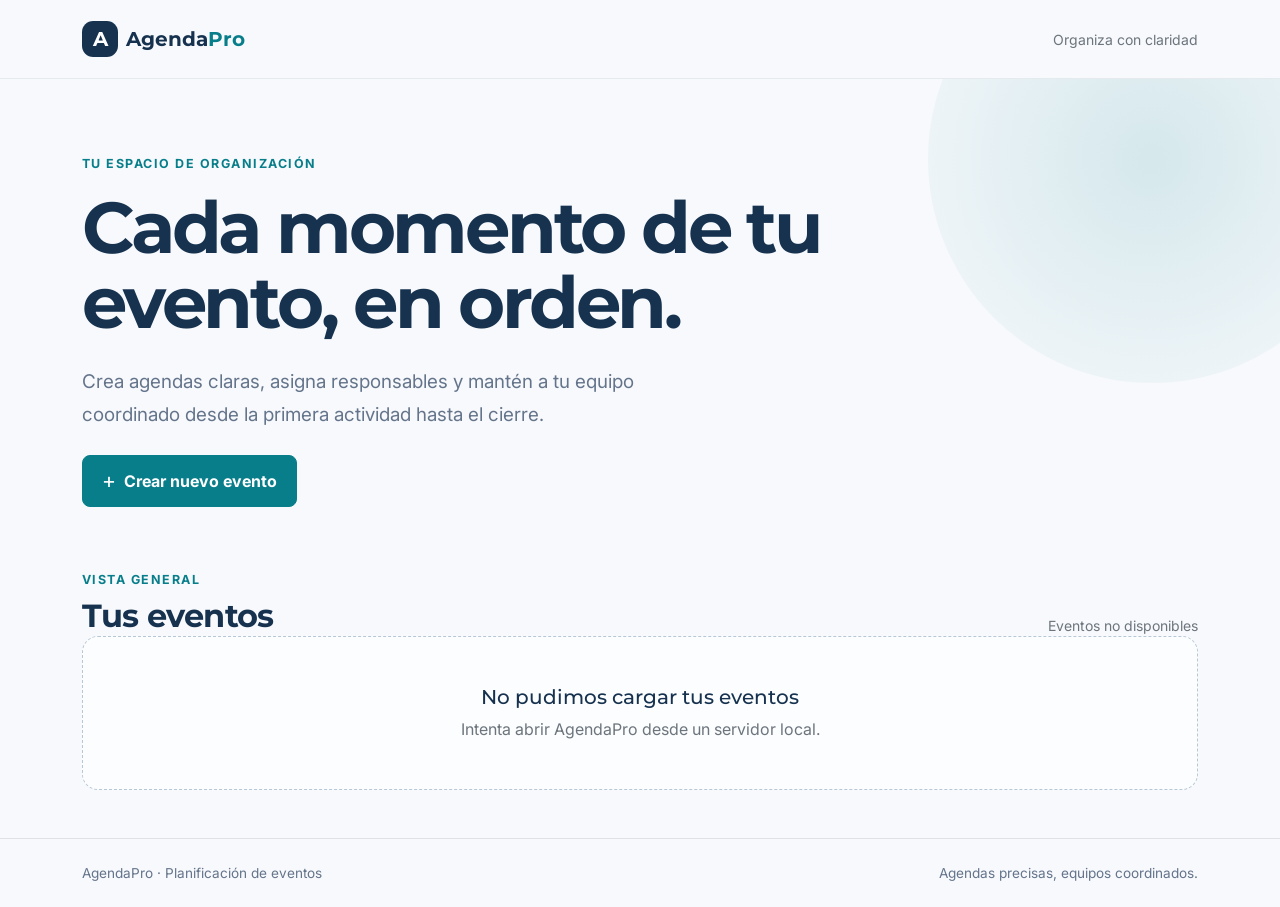
==== index.html @ 37fc3718 "Build home screen from PRD and FRD per AGENTS brand brief" ====
<!doctype html>
<html lang="es">
<head>
  <meta charset="utf-8">
  <meta name="viewport" content="width=device-width, initial-scale=1">
  <meta name="description" content="AgendaPro ayuda a organizadores y equipos de protocolo a crear y coordinar agendas de eventos.">
  <title>Inicio | AgendaPro</title>

  <link rel="preconnect" href="https://fonts.googleapis.com">
  <link rel="preconnect" href="https://fonts.gstatic.com" crossorigin>
  <link href="https://fonts.googleapis.com/css2?family=Inter:wght@400;500;600;700&amp;family=Montserrat:wght@600;700&amp;display=swap" rel="stylesheet">
  <link href="https://cdn.jsdelivr.net/npm/bootstrap@5.3.8/dist/css/bootstrap.min.css" rel="stylesheet">

  <style>
    :root {
      --ap-primary: #16324f;
      --ap-accent: #087e8b;
      --ap-background: #f7f9fc;
      --ap-surface: #ffffff;
      --ap-muted: #64748b;
      --ap-border: #dce5ee;
    }

    body {
      min-height: 100vh;
      background: var(--ap-background);
      color: var(--ap-primary);
      font-family: "Inter", sans-serif;
    }

    h1, h2, h3, .navbar-brand {
      font-family: "Montserrat", sans-serif;
    }

    .navbar {
      background: rgba(247, 249, 252, 0.94);
      border-bottom: 1px solid rgba(22, 50, 79, 0.08);
      backdrop-filter: blur(12px);
    }

    .brand-mark {
      display: grid;
      width: 2.25rem;
      height: 2.25rem;
      place-items: center;
      border-radius: 0.7rem;
      background: var(--ap-primary);
      color: white;
      font-weight: 700;
    }

    .hero {
      position: relative;
      overflow: hidden;
      padding: 4.75rem 0 4rem;
    }

    .hero::after {
      position: absolute;
      z-index: -1;
      top: -9rem;
      right: -6rem;
      width: 28rem;
      height: 28rem;
      border-radius: 50%;
      background: radial-gradient(circle, rgba(8, 126, 139, 0.14), rgba(8, 126, 139, 0));
      content: "";
    }

    .eyebrow {
      color: var(--ap-accent);
      font-size: 0.78rem;
      font-weight: 700;
      letter-spacing: 0.12em;
      text-transform: uppercase;
    }

    .hero h1 {
      max-width: 760px;
      font-size: clamp(2.35rem, 6vw, 4.5rem);
      font-weight: 700;
      letter-spacing: -0.045em;
      line-height: 1.05;
    }

    .hero-copy {
      max-width: 650px;
      color: var(--ap-muted);
      font-size: clamp(1rem, 2vw, 1.18rem);
      line-height: 1.75;
    }

    .btn-accent {
      --bs-btn-color: #fff;
      --bs-btn-bg: var(--ap-accent);
      --bs-btn-border-color: var(--ap-accent);
      --bs-btn-hover-color: #fff;
      --bs-btn-hover-bg: #066d78;
      --bs-btn-hover-border-color: #066d78;
      --bs-btn-focus-shadow-rgb: 8, 126, 139;
      padding: 0.8rem 1.2rem;
      font-weight: 700;
    }

    .plus-icon {
      font-size: 1.35rem;
      font-weight: 400;
      line-height: 1;
    }

    .section-title {
      font-size: clamp(1.55rem, 3vw, 2rem);
      font-weight: 700;
      letter-spacing: -0.025em;
    }

    .event-card {
      height: 100%;
      border: 1px solid var(--ap-border);
      border-radius: 1rem;
      background: var(--ap-surface);
      box-shadow: 0 0.3rem 1.25rem rgba(22, 50, 79, 0.045);
      transition: transform 180ms ease, box-shadow 180ms ease, border-color 180ms ease;
    }

    .event-card:hover {
      transform: translateY(-4px);
      border-color: rgba(8, 126, 139, 0.45);
      box-shadow: 0 0.9rem 2rem rgba(22, 50, 79, 0.09);
    }

    .event-date {
      min-width: 3.7rem;
      border-radius: 0.8rem;
      background: rgba(8, 126, 139, 0.1);
      color: var(--ap-accent);
      text-align: center;
    }

    .event-date strong {
      display: block;
      font-family: "Montserrat", sans-serif;
      font-size: 1.4rem;
      line-height: 1;
    }

    .event-date span {
      font-size: 0.7rem;
      font-weight: 700;
      letter-spacing: 0.08em;
      text-transform: uppercase;
    }

    .event-title {
      color: var(--ap-primary);
      font-size: 1.05rem;
      font-weight: 700;
      line-height: 1.4;
    }

    .event-meta {
      color: var(--ap-muted);
      font-size: 0.875rem;
    }

    .status-badge {
      border-radius: 999px;
      background: #eef2f6;
      color: #526478;
      font-size: 0.72rem;
      font-weight: 700;
    }

    .status-badge.active {
      background: rgba(8, 126, 139, 0.11);
      color: var(--ap-accent);
    }

    .event-link {
      color: var(--ap-accent);
      font-size: 0.86rem;
      font-weight: 700;
      text-decoration: none;
    }

    .event-link:hover { color: #055d66; }

    .empty-state {
      border: 1px dashed #b8c7d6;
      border-radius: 1rem;
      background: rgba(255, 255, 255, 0.65);
    }

    footer {
      color: var(--ap-muted);
      font-size: 0.85rem;
    }

    @media (max-width: 575.98px) {
      .hero { padding: 3.5rem 0 3rem; }
      .hero h1 { font-size: 2.55rem; }
    }
  </style>
</head>
<body>
  <nav class="navbar navbar-expand py-3" aria-label="Navegación principal">
    <div class="container">
      <a class="navbar-brand d-flex align-items-center gap-2 m-0 text-decoration-none" href="#inicio" aria-label="AgendaPro, inicio">
        <span class="brand-mark" aria-hidden="true">A</span>
        <span class="fw-bold" style="color: var(--ap-primary);">Agenda<span style="color: var(--ap-accent);">Pro</span></span>
      </a>
      <span class="d-none d-sm-inline text-secondary small">Organiza con claridad</span>
    </div>
  </nav>

  <main id="inicio">
    <section class="hero">
      <div class="container">
        <p class="eyebrow mb-3">Tu espacio de organización</p>
        <h1 class="mb-4">Cada momento de tu evento, en orden.</h1>
        <p class="hero-copy mb-4">
          Crea agendas claras, asigna responsables y mantén a tu equipo coordinado desde la primera actividad hasta el cierre.
        </p>
        <button class="btn btn-accent d-inline-flex align-items-center gap-2 rounded-3" type="button" id="createEventButton">
          <span class="plus-icon" aria-hidden="true">+</span>
          Crear nuevo evento
        </button>
      </div>
    </section>

    <section class="pb-5" aria-labelledby="eventsTitle">
      <div class="container">
        <div class="d-flex flex-column flex-sm-row justify-content-between align-items-sm-end gap-2 mb-4">
          <div>
            <p class="eyebrow mb-2">Vista general</p>
            <h2 class="section-title mb-0" id="eventsTitle">Tus eventos</h2>
          </div>
          <p class="text-secondary small mb-0" id="eventCount" aria-live="polite">Cargando eventos…</p>
        </div>

        <div class="row g-4" id="eventsList" aria-live="polite" aria-busy="true"></div>

        <div class="empty-state p-4 p-md-5 text-center d-none" id="emptyState">
          <h3 class="h5 mb-2">Aún no tienes eventos</h3>
          <p class="text-secondary mb-0">Crea tu primer evento para comenzar a construir su agenda.</p>
        </div>
      </div>
    </section>
  </main>

  <footer class="py-4 border-top">
    <div class="container d-flex flex-column flex-sm-row justify-content-between gap-2">
      <span>AgendaPro · Planificación de eventos</span>
      <span>Agendas precisas, equipos coordinados.</span>
    </div>
  </footer>

  <div class="toast-container position-fixed bottom-0 end-0 p-3">
    <div class="toast border-0 shadow" id="actionToast" role="status" aria-live="polite" aria-atomic="true">
      <div class="toast-body d-flex align-items-center justify-content-between gap-3">
        <span id="toastMessage"></span>
        <button type="button" class="btn-close" data-bs-dismiss="toast" aria-label="Cerrar"></button>
      </div>
    </div>
  </div>

  <script src="https://cdn.jsdelivr.net/npm/bootstrap@5.3.8/dist/js/bootstrap.bundle.min.js"></script>
  <script>
    const eventsList = document.querySelector('#eventsList');
    const emptyState = document.querySelector('#emptyState');
    const eventCount = document.querySelector('#eventCount');
    const toastElement = document.querySelector('#actionToast');
    const toastMessage = document.querySelector('#toastMessage');
    const actionToast = new bootstrap.Toast(toastElement, { delay: 3200 });

    const monthFormatter = new Intl.DateTimeFormat('es-GT', { month: 'short', timeZone: 'UTC' });
    const longDateFormatter = new Intl.DateTimeFormat('es-GT', {
      day: 'numeric', month: 'long', year: 'numeric', timeZone: 'UTC'
    });

    function showMessage(message) {
      toastMessage.textContent = message;
      actionToast.show();
    }

    function createEventCard(event) {
      const date = new Date(`${event.fecha}T00:00:00Z`);
      const column = document.createElement('div');
      column.className = 'col-12 col-md-6 col-xl-4';

      const card = document.createElement('article');
      card.className = 'event-card p-4 d-flex flex-column';

      const top = document.createElement('div');
      top.className = 'd-flex align-items-start gap-3 mb-4';

      const dateBlock = document.createElement('div');
      dateBlock.className = 'event-date p-2';
      const day = document.createElement('strong');
      day.textContent = String(date.getUTCDate()).padStart(2, '0');
      const month = document.createElement('span');
      month.textContent = monthFormatter.format(date).replace('.', '');
      dateBlock.append(day, month);

      const summary = document.createElement('div');
      summary.className = 'flex-grow-1';
      const status = document.createElement('span');
      status.className = `status-badge d-inline-block px-2 py-1 mb-2${event.estado === 'En curso' ? ' active' : ''}`;
      status.textContent = event.estado;
      const title = document.createElement('h3');
      title.className = 'event-title mb-0';
      title.textContent = event.nombreEvento;
      summary.append(status, title);
      top.append(dateBlock, summary);

      const details = document.createElement('div');
      details.className = 'event-meta mt-auto';
      const fullDate = document.createElement('p');
      fullDate.className = 'mb-2';
      fullDate.textContent = longDateFormatter.format(date);
      const location = document.createElement('p');
      location.className = 'mb-3';
      location.textContent = event.lugar;
      const link = document.createElement('button');
      link.className = 'event-link btn btn-link p-0 border-0';
      link.type = 'button';
      link.textContent = 'Ver evento →';
      link.setAttribute('aria-label', `Ver evento: ${event.nombreEvento}`);
      link.addEventListener('click', () => showMessage(`Seleccionaste “${event.nombreEvento}”.`));
      details.append(fullDate, location, link);

      card.append(top, details);
      column.append(card);
      return column;
    }

    async function loadEvents() {
      try {
        const response = await fetch('data/events.json');
        if (!response.ok) throw new Error('No se pudieron cargar los eventos.');
        const events = await response.json();

        if (!Array.isArray(events) || events.length === 0) {
          emptyState.classList.remove('d-none');
          eventCount.textContent = '0 eventos';
          return;
        }

        events
          .slice()
          .sort((a, b) => a.fecha.localeCompare(b.fecha))
          .forEach(event => eventsList.append(createEventCard(event)));
        eventCount.textContent = `${events.length} ${events.length === 1 ? 'evento' : 'eventos'}`;
      } catch (error) {
        emptyState.classList.remove('d-none');
        emptyState.querySelector('h3').textContent = 'No pudimos cargar tus eventos';
        emptyState.querySelector('p').textContent = 'Intenta abrir AgendaPro desde un servidor local.';
        eventCount.textContent = 'Eventos no disponibles';
      } finally {
        eventsList.setAttribute('aria-busy', 'false');
      }
    }

    document.querySelector('#createEventButton').addEventListener('click', () => {
      showMessage('Listo para crear un nuevo evento.');
    });

    loadEvents();
  </script>
</body>
</html>
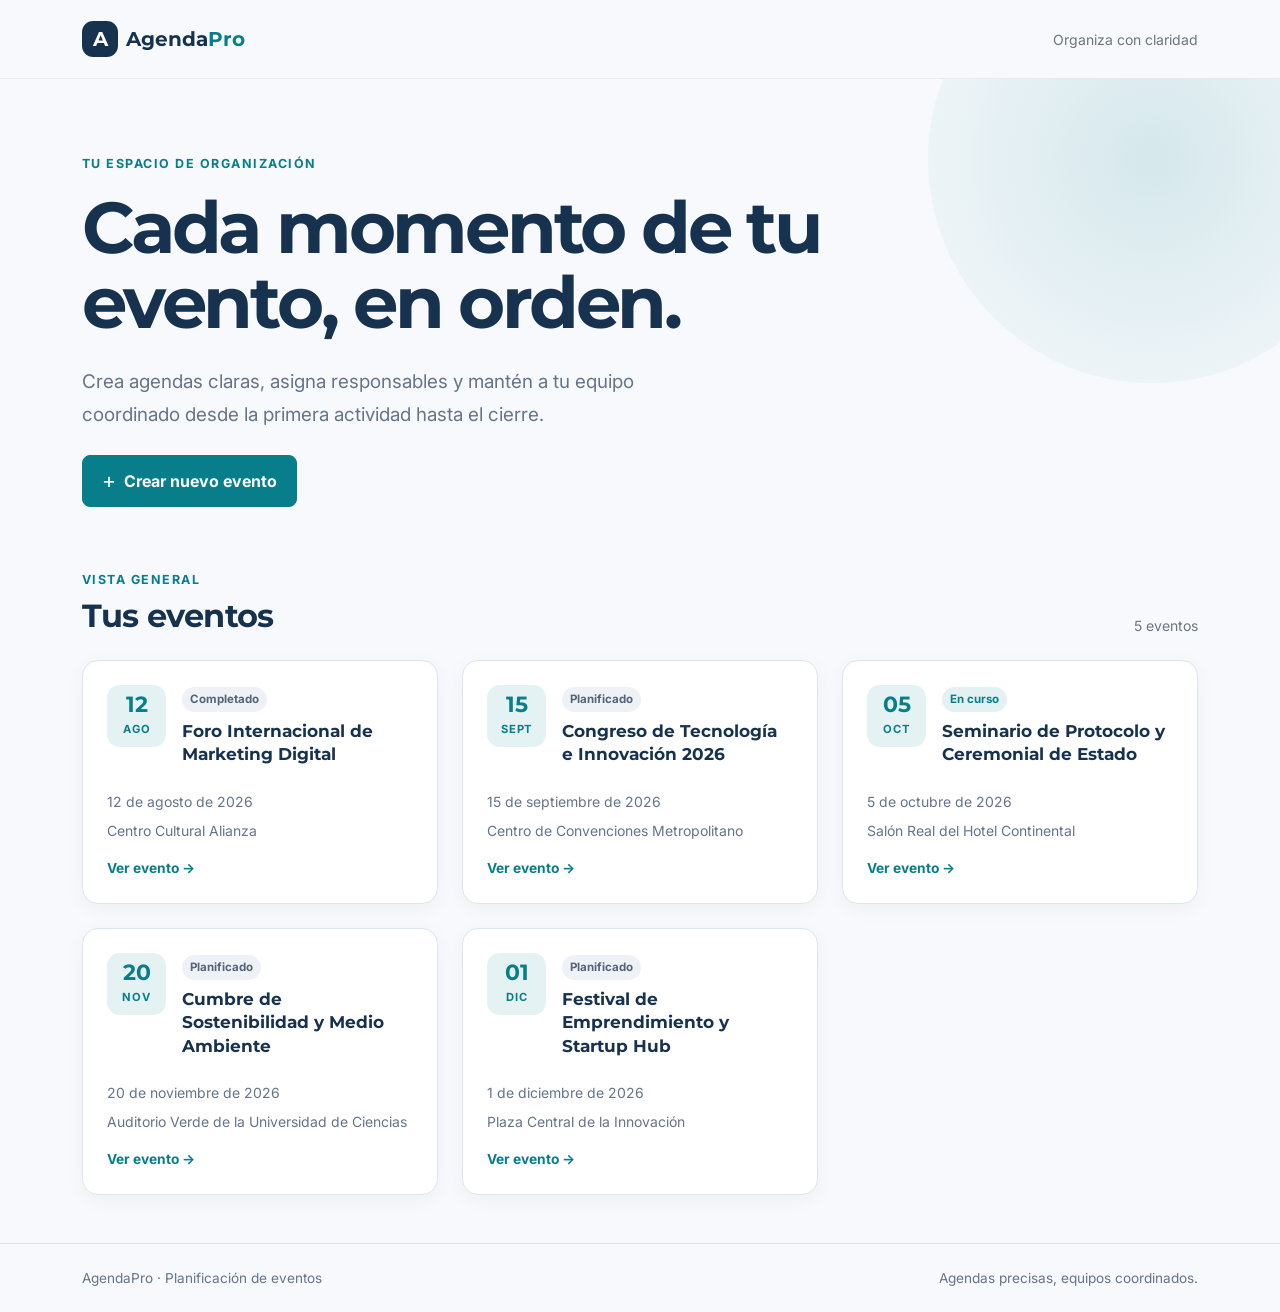
==== commit 7c91a504: "Fix GitHub Pages data paths" ====
--- a/index.html
+++ b/index.html
@@ -241,8 +241,8 @@
         <div class="row g-4" id="eventsList" aria-live="polite" aria-busy="true"></div>
 
         <div class="empty-state p-4 p-md-5 text-center d-none" id="emptyState">
-          <h3 class="h5 mb-2">Aún no tienes eventos</h3>
-          <p class="text-secondary mb-0">Crea tu primer evento para comenzar a construir su agenda.</p>
+          <h3 class="h5 mb-2">Todavía no tienes eventos</h3>
+          <p class="text-secondary mb-0">Crea tu primer evento para comenzar.</p>
         </div>
       </div>
     </section>
@@ -321,12 +321,11 @@
       const location = document.createElement('p');
       location.className = 'mb-3';
       location.textContent = event.lugar;
-      const link = document.createElement('button');
-      link.className = 'event-link btn btn-link p-0 border-0';
-      link.type = 'button';
+      const link = document.createElement('a');
+      link.className = 'event-link';
+      link.href = `./detalle-evento.html?id=${encodeURIComponent(event.id)}`;
       link.textContent = 'Ver evento →';
       link.setAttribute('aria-label', `Ver evento: ${event.nombreEvento}`);
-      link.addEventListener('click', () => showMessage(`Seleccionaste “${event.nombreEvento}”.`));
       details.append(fullDate, location, link);
 
       card.append(top, details);
@@ -336,7 +335,7 @@
 
     async function loadEvents() {
       try {
-        const response = await fetch('data/events.json');
+        const response = await fetch('./data/EVENTS.json');
         if (!response.ok) throw new Error('No se pudieron cargar los eventos.');
         const events = await response.json();
 
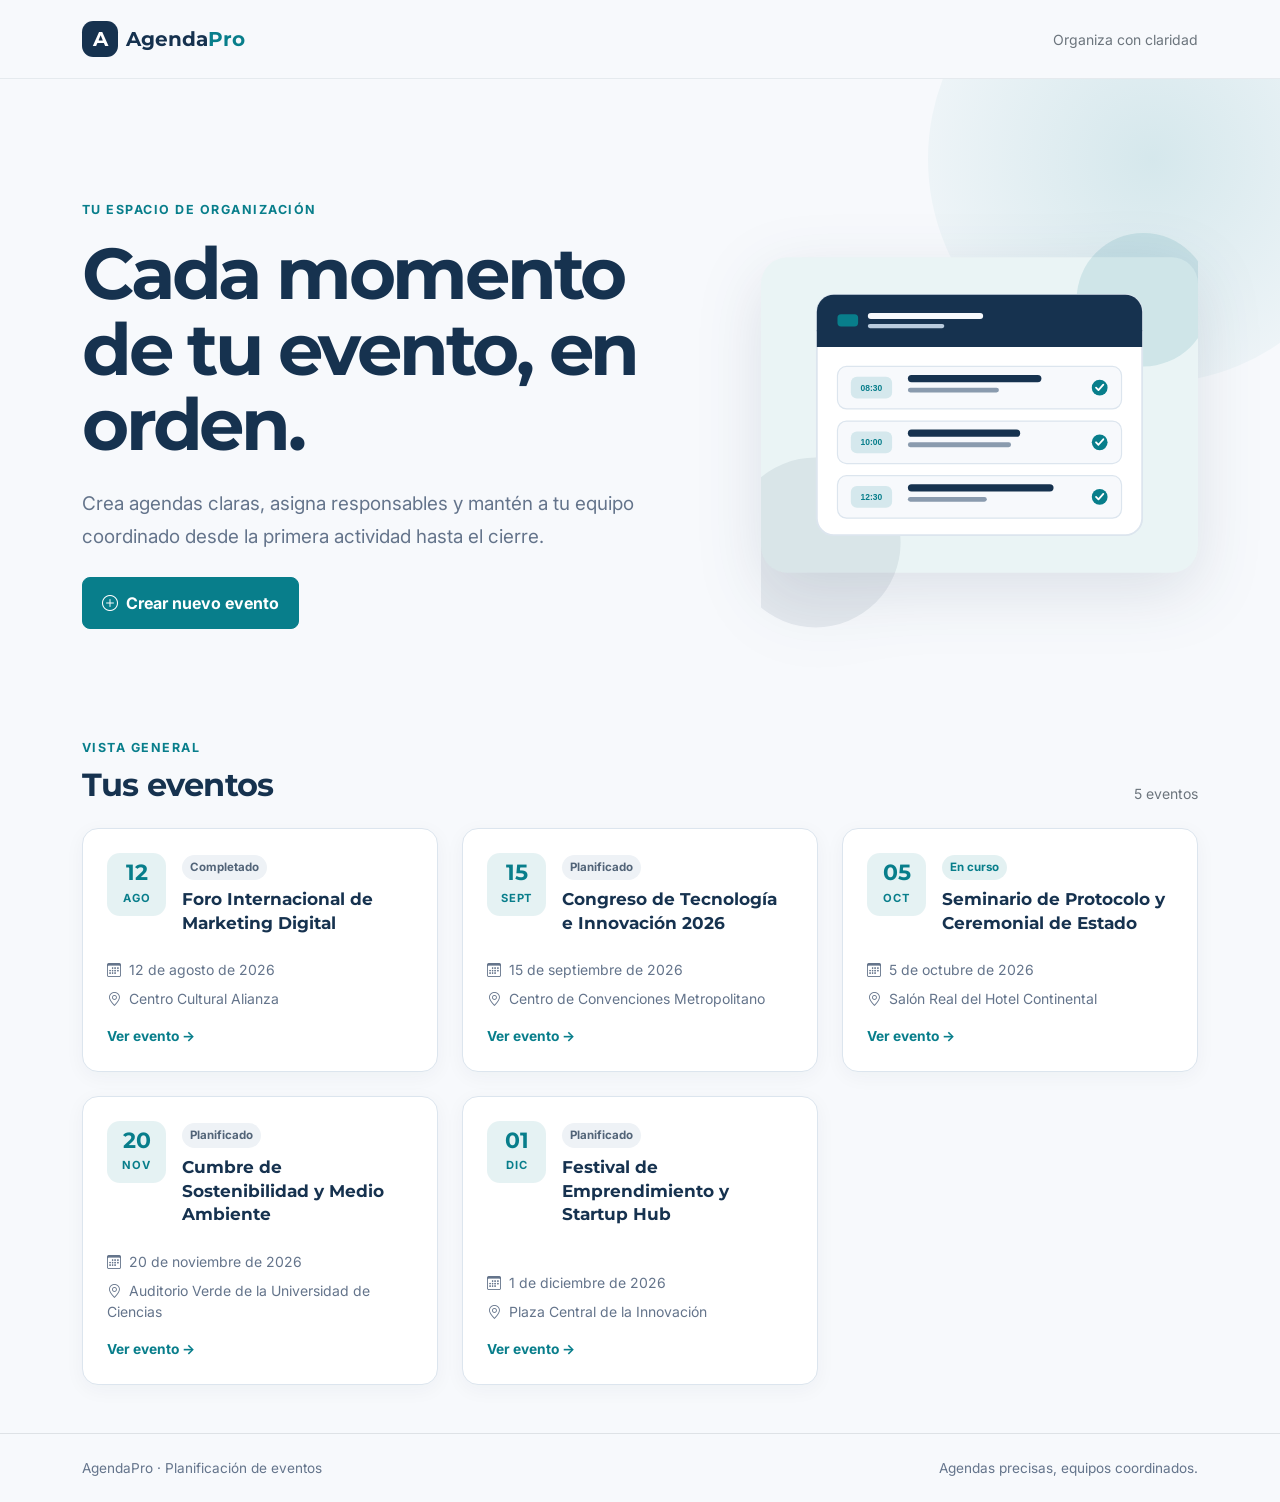
==== commit dbc9fdc5: "Complete Delivery 3 and persist event activities" ====
--- a/index.html
+++ b/index.html
@@ -5,11 +5,13 @@
   <meta name="viewport" content="width=device-width, initial-scale=1">
   <meta name="description" content="AgendaPro ayuda a organizadores y equipos de protocolo a crear y coordinar agendas de eventos.">
   <title>Inicio | AgendaPro</title>
+  <link rel="icon" href="./assets/favicon.svg" type="image/svg+xml">
 
   <link rel="preconnect" href="https://fonts.googleapis.com">
   <link rel="preconnect" href="https://fonts.gstatic.com" crossorigin>
   <link href="https://fonts.googleapis.com/css2?family=Inter:wght@400;500;600;700&amp;family=Montserrat:wght@600;700&amp;display=swap" rel="stylesheet">
   <link href="https://cdn.jsdelivr.net/npm/bootstrap@5.3.8/dist/css/bootstrap.min.css" rel="stylesheet">
+  <link href="https://cdn.jsdelivr.net/npm/bootstrap-icons@1.11.3/font/bootstrap-icons.min.css" rel="stylesheet">
 
   <style>
     :root {
@@ -88,6 +90,12 @@
       color: var(--ap-muted);
       font-size: clamp(1rem, 2vw, 1.18rem);
       line-height: 1.75;
+    }
+
+    .hero-visual {
+      width: 100%;
+      border-radius: 1.5rem;
+      filter: drop-shadow(0 1.2rem 2rem rgba(22, 50, 79, 0.12));
     }
 
     .btn-accent {
@@ -216,15 +224,22 @@
   <main id="inicio">
     <section class="hero">
       <div class="container">
-        <p class="eyebrow mb-3">Tu espacio de organización</p>
-        <h1 class="mb-4">Cada momento de tu evento, en orden.</h1>
-        <p class="hero-copy mb-4">
-          Crea agendas claras, asigna responsables y mantén a tu equipo coordinado desde la primera actividad hasta el cierre.
-        </p>
-        <button class="btn btn-accent d-inline-flex align-items-center gap-2 rounded-3" type="button" id="createEventButton">
-          <span class="plus-icon" aria-hidden="true">+</span>
-          Crear nuevo evento
-        </button>
+        <div class="row align-items-center g-5">
+          <div class="col-12 col-lg-7">
+            <p class="eyebrow mb-3">Tu espacio de organización</p>
+            <h1 class="mb-4">Cada momento de tu evento, en orden.</h1>
+            <p class="hero-copy mb-4">
+              Crea agendas claras, asigna responsables y mantén a tu equipo coordinado desde la primera actividad hasta el cierre.
+            </p>
+            <a class="btn btn-accent d-inline-flex align-items-center gap-2 rounded-3" href="./crear-evento.html" id="createEventButton">
+              <i class="bi bi-plus-circle" aria-hidden="true"></i>
+              Crear nuevo evento
+            </a>
+          </div>
+          <div class="col-12 col-lg-5">
+            <img class="hero-visual" src="./assets/agenda-dashboard.svg" alt="Agenda organizada por horarios, actividades y responsables" width="720" height="520">
+          </div>
+        </div>
       </div>
     </section>
 
@@ -317,10 +332,16 @@
       details.className = 'event-meta mt-auto';
       const fullDate = document.createElement('p');
       fullDate.className = 'mb-2';
-      fullDate.textContent = longDateFormatter.format(date);
+      const calendarIcon = document.createElement('i');
+      calendarIcon.className = 'bi bi-calendar3 me-2';
+      calendarIcon.setAttribute('aria-hidden', 'true');
+      fullDate.append(calendarIcon, longDateFormatter.format(date));
       const location = document.createElement('p');
       location.className = 'mb-3';
-      location.textContent = event.lugar;
+      const locationIcon = document.createElement('i');
+      locationIcon.className = 'bi bi-geo-alt me-2';
+      locationIcon.setAttribute('aria-hidden', 'true');
+      location.append(locationIcon, event.lugar);
       const link = document.createElement('a');
       link.className = 'event-link';
       link.href = `./detalle-evento.html?id=${encodeURIComponent(event.id)}`;
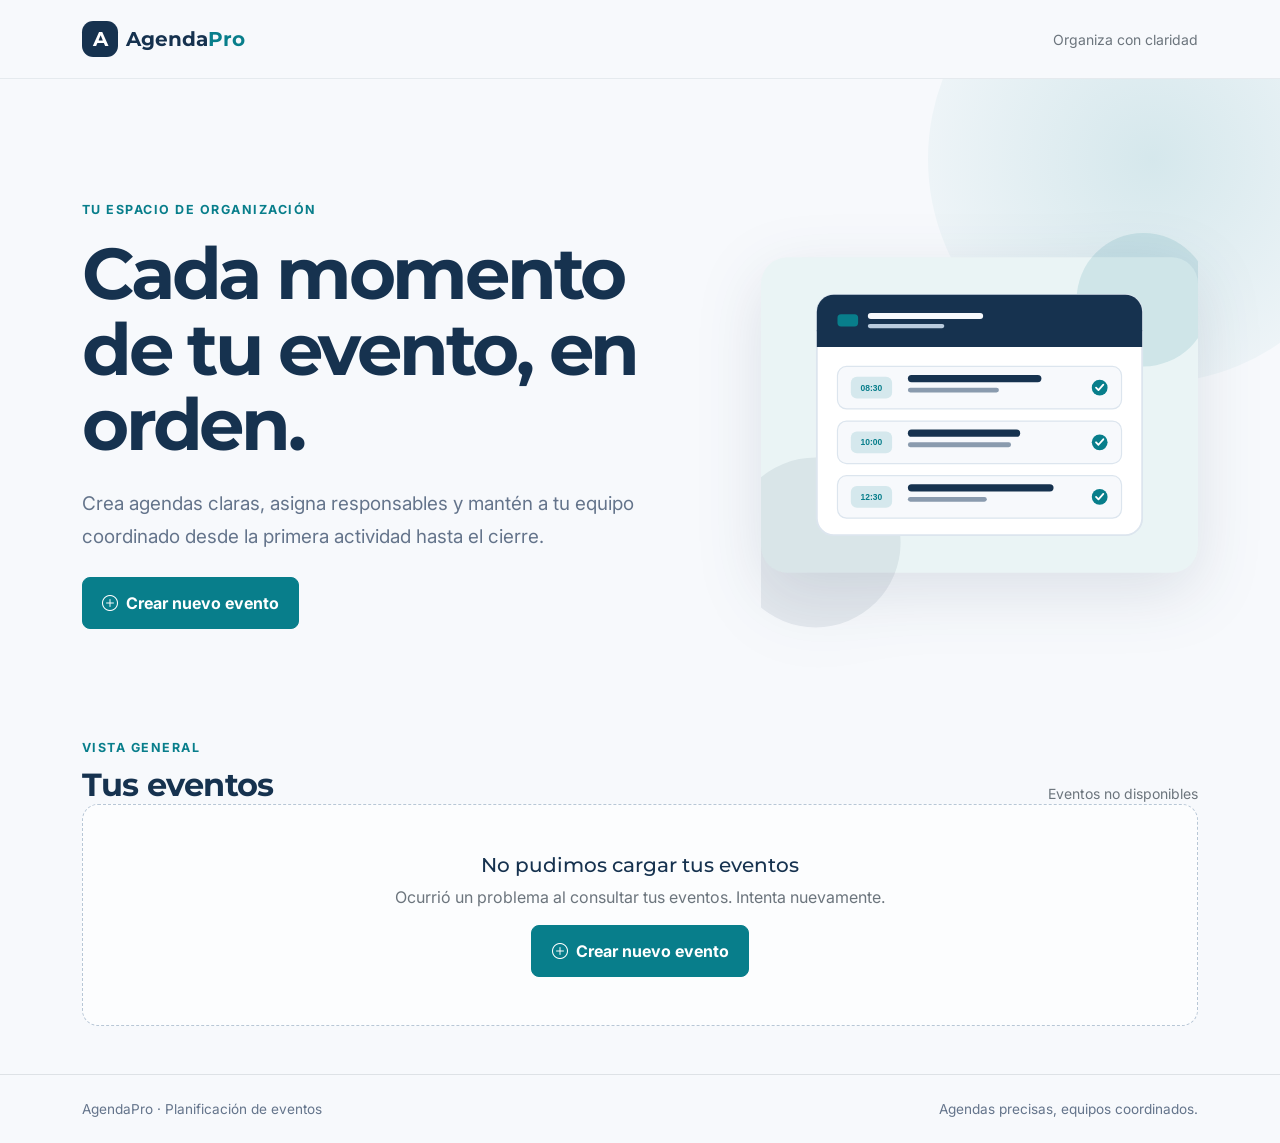
==== commit fde827b3: "feat: complete AgendaPro transaction flow" ====
--- a/index.html
+++ b/index.html
@@ -257,7 +257,10 @@
 
         <div class="empty-state p-4 p-md-5 text-center d-none" id="emptyState">
           <h3 class="h5 mb-2">Todavía no tienes eventos</h3>
-          <p class="text-secondary mb-0">Crea tu primer evento para comenzar.</p>
+          <p class="text-secondary mb-3">Crea tu primer evento para comenzar.</p>
+          <a class="btn btn-accent rounded-3" href="./crear-evento.html" id="emptyStateAction">
+            <i class="bi bi-plus-circle me-2" aria-hidden="true"></i>Crear nuevo evento
+          </a>
         </div>
       </div>
     </section>
@@ -299,7 +302,9 @@
     }
 
     function createEventCard(event) {
-      const date = new Date(`${event.fecha}T00:00:00Z`);
+      const date = new Date(`${event.fecha_evento}T00:00:00Z`);
+      const hasValidDate = !Number.isNaN(date.getTime());
+      const visualStatus = event.estado || 'Borrador';
       const column = document.createElement('div');
       column.className = 'col-12 col-md-6 col-xl-4';
 
@@ -312,19 +317,19 @@
       const dateBlock = document.createElement('div');
       dateBlock.className = 'event-date p-2';
       const day = document.createElement('strong');
-      day.textContent = String(date.getUTCDate()).padStart(2, '0');
+      day.textContent = hasValidDate ? String(date.getUTCDate()).padStart(2, '0') : '—';
       const month = document.createElement('span');
-      month.textContent = monthFormatter.format(date).replace('.', '');
+      month.textContent = hasValidDate ? monthFormatter.format(date).replace('.', '') : 'Fecha';
       dateBlock.append(day, month);
 
       const summary = document.createElement('div');
       summary.className = 'flex-grow-1';
       const status = document.createElement('span');
-      status.className = `status-badge d-inline-block px-2 py-1 mb-2${event.estado === 'En curso' ? ' active' : ''}`;
-      status.textContent = event.estado;
+      status.className = `status-badge d-inline-block px-2 py-1 mb-2${visualStatus === 'Confirmada' ? ' active' : ''}`;
+      status.textContent = visualStatus;
       const title = document.createElement('h3');
       title.className = 'event-title mb-0';
-      title.textContent = event.nombreEvento;
+      title.textContent = event.nombre_evento;
       summary.append(status, title);
       top.append(dateBlock, summary);
 
@@ -335,19 +340,25 @@
       const calendarIcon = document.createElement('i');
       calendarIcon.className = 'bi bi-calendar3 me-2';
       calendarIcon.setAttribute('aria-hidden', 'true');
-      fullDate.append(calendarIcon, longDateFormatter.format(date));
+      fullDate.append(calendarIcon, hasValidDate ? longDateFormatter.format(date) : 'Fecha por definir');
       const location = document.createElement('p');
-      location.className = 'mb-3';
+      location.className = 'mb-2';
       const locationIcon = document.createElement('i');
       locationIcon.className = 'bi bi-geo-alt me-2';
       locationIcon.setAttribute('aria-hidden', 'true');
-      location.append(locationIcon, event.lugar);
+      location.append(locationIcon, event.lugar_evento || 'Lugar por definir');
+      const owner = document.createElement('p');
+      owner.className = 'mb-3';
+      const ownerIcon = document.createElement('i');
+      ownerIcon.className = 'bi bi-person me-2';
+      ownerIcon.setAttribute('aria-hidden', 'true');
+      owner.append(ownerIcon, event.nombre_responsable || 'Responsable por definir');
       const link = document.createElement('a');
       link.className = 'event-link';
       link.href = `./detalle-evento.html?id=${encodeURIComponent(event.id)}`;
       link.textContent = 'Ver evento →';
-      link.setAttribute('aria-label', `Ver evento: ${event.nombreEvento}`);
-      details.append(fullDate, location, link);
+      link.setAttribute('aria-label', `Ver evento: ${event.nombre_evento}`);
+      details.append(fullDate, location, owner, link);
 
       card.append(top, details);
       column.append(card);
@@ -356,9 +367,12 @@
 
     async function loadEvents() {
       try {
-        const response = await fetch('./data/EVENTS.json');
-        if (!response.ok) throw new Error('No se pudieron cargar los eventos.');
-        const events = await response.json();
+        const response = await fetch('/api/listar-eventos');
+        const result = await response.json().catch(() => null);
+        if (!response.ok || !Array.isArray(result?.events)) {
+          throw new Error('Event listing failed');
+        }
+        const events = result.events;
 
         if (!Array.isArray(events) || events.length === 0) {
           emptyState.classList.remove('d-none');
@@ -366,15 +380,12 @@
           return;
         }
 
-        events
-          .slice()
-          .sort((a, b) => a.fecha.localeCompare(b.fecha))
-          .forEach(event => eventsList.append(createEventCard(event)));
+        events.forEach(event => eventsList.append(createEventCard(event)));
         eventCount.textContent = `${events.length} ${events.length === 1 ? 'evento' : 'eventos'}`;
       } catch (error) {
         emptyState.classList.remove('d-none');
         emptyState.querySelector('h3').textContent = 'No pudimos cargar tus eventos';
-        emptyState.querySelector('p').textContent = 'Intenta abrir AgendaPro desde un servidor local.';
+        emptyState.querySelector('p').textContent = 'Ocurrió un problema al consultar tus eventos. Intenta nuevamente.';
         eventCount.textContent = 'Eventos no disponibles';
       } finally {
         eventsList.setAttribute('aria-busy', 'false');
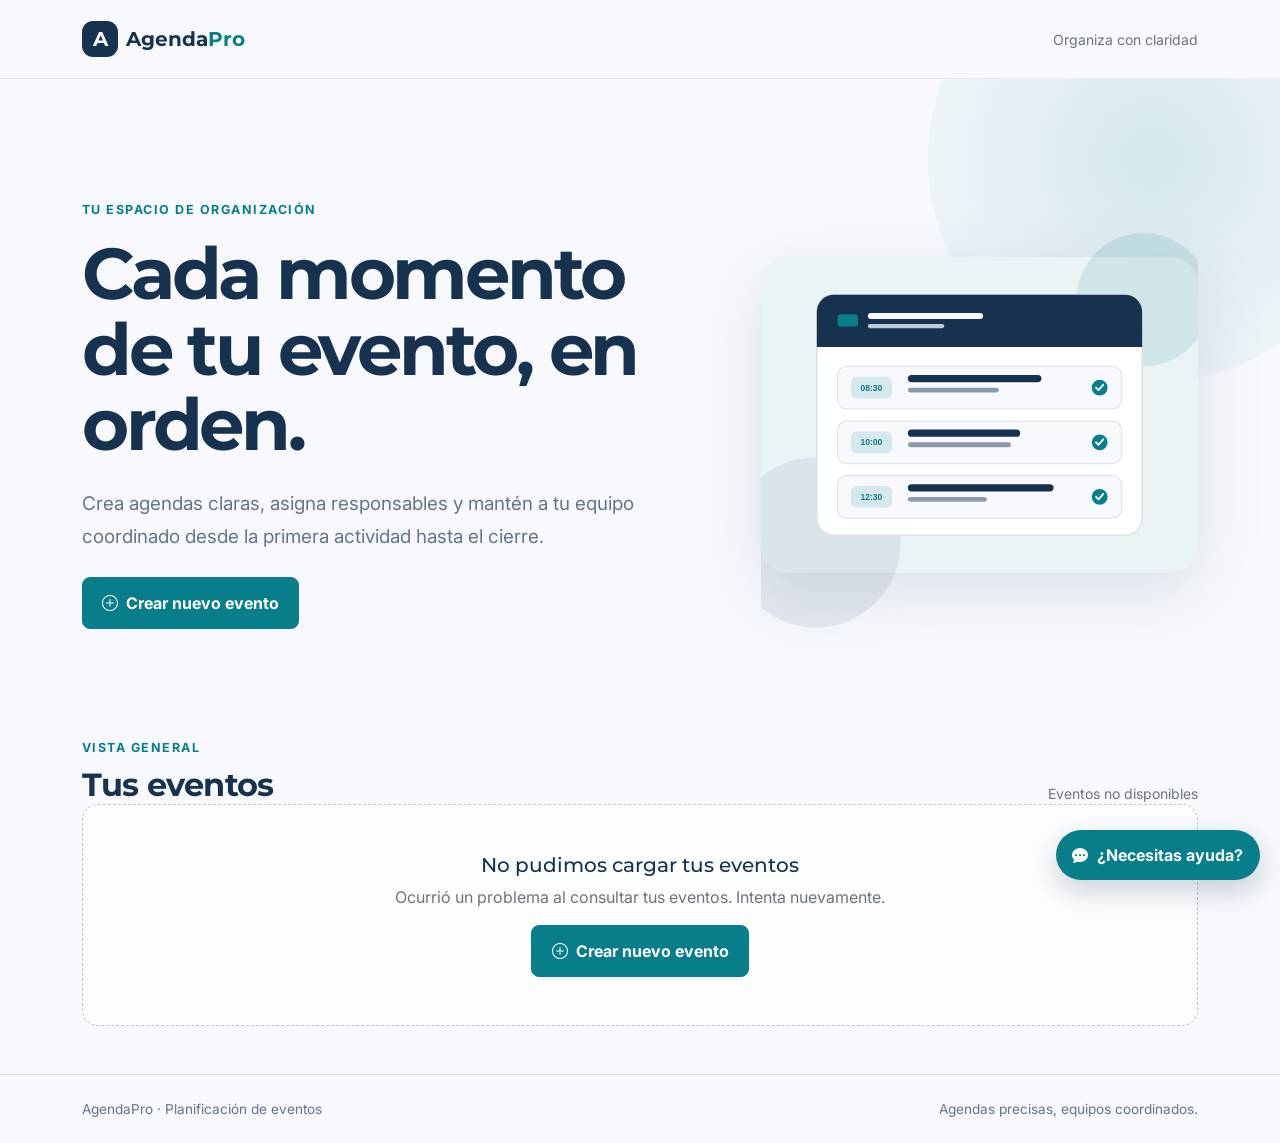
==== commit 9c8630ea: "feat: add grounded AgendaPro chatbot" ====
--- a/index.html
+++ b/index.html
@@ -12,6 +12,7 @@
   <link href="https://fonts.googleapis.com/css2?family=Inter:wght@400;500;600;700&amp;family=Montserrat:wght@600;700&amp;display=swap" rel="stylesheet">
   <link href="https://cdn.jsdelivr.net/npm/bootstrap@5.3.8/dist/css/bootstrap.min.css" rel="stylesheet">
   <link href="https://cdn.jsdelivr.net/npm/bootstrap-icons@1.11.3/font/bootstrap-icons.min.css" rel="stylesheet">
+  <link href="./assets/chatbot.css" rel="stylesheet">
 
   <style>
     :root {
@@ -398,5 +399,6 @@
 
     loadEvents();
   </script>
+  <script src="./assets/chatbot.js"></script>
 </body>
 </html>
--- a/assets/chatbot.css
+++ b/assets/chatbot.css
@@ -0,0 +1,211 @@
+.ap-chat-launcher {
+  position: fixed;
+  z-index: 1080;
+  right: 1.25rem;
+  bottom: 1.25rem;
+  display: inline-flex;
+  align-items: center;
+  gap: 0.55rem;
+  border: 0;
+  border-radius: 999px;
+  background: #087e8b;
+  box-shadow: 0 0.65rem 1.8rem rgba(22, 50, 79, 0.22);
+  color: #fff;
+  font-family: "Inter", sans-serif;
+  font-weight: 700;
+  padding: 0.8rem 1.05rem;
+  transition: background-color 160ms ease, transform 160ms ease;
+}
+
+.ap-chat-launcher:hover {
+  transform: translateY(-2px);
+  background: #066d78;
+}
+
+.ap-chat-launcher:focus-visible,
+.ap-chat-close:focus-visible,
+.ap-chat-suggestion:focus-visible,
+.ap-chat-send:focus-visible,
+.ap-chat-input:focus-visible {
+  outline: 3px solid rgba(8, 126, 139, 0.3);
+  outline-offset: 2px;
+}
+
+.ap-chat-panel {
+  position: fixed;
+  z-index: 1081;
+  right: 1.25rem;
+  bottom: 5.25rem;
+  display: flex;
+  width: min(25rem, calc(100vw - 2rem));
+  max-height: min(39rem, calc(100vh - 7rem));
+  overflow: hidden;
+  flex-direction: column;
+  border: 1px solid #dce5ee;
+  border-radius: 1.15rem;
+  background: #fff;
+  box-shadow: 0 1.2rem 3rem rgba(22, 50, 79, 0.2);
+  color: #16324f;
+  font-family: "Inter", sans-serif;
+}
+
+.ap-chat-panel[hidden] { display: none; }
+
+.ap-chat-header {
+  display: flex;
+  align-items: center;
+  justify-content: space-between;
+  gap: 1rem;
+  padding: 1rem 1.1rem;
+  background: #16324f;
+  color: #fff;
+}
+
+.ap-chat-title {
+  margin: 0;
+  font-family: "Montserrat", sans-serif;
+  font-size: 1rem;
+  font-weight: 700;
+}
+
+.ap-chat-subtitle {
+  margin: 0.2rem 0 0;
+  color: rgba(255, 255, 255, 0.72);
+  font-size: 0.75rem;
+}
+
+.ap-chat-close {
+  display: grid;
+  width: 2rem;
+  height: 2rem;
+  flex: 0 0 auto;
+  place-items: center;
+  border: 0;
+  border-radius: 50%;
+  background: rgba(255, 255, 255, 0.12);
+  color: #fff;
+  cursor: pointer;
+  font-size: 1.25rem;
+}
+
+.ap-chat-messages {
+  min-height: 12rem;
+  overflow-y: auto;
+  padding: 1rem;
+  background: #f7f9fc;
+  scroll-behavior: smooth;
+}
+
+.ap-chat-message {
+  width: fit-content;
+  max-width: 88%;
+  margin-bottom: 0.75rem;
+  border-radius: 0.9rem;
+  font-size: 0.88rem;
+  line-height: 1.5;
+  padding: 0.7rem 0.85rem;
+  white-space: pre-wrap;
+}
+
+.ap-chat-message-assistant {
+  border: 1px solid #dce5ee;
+  border-bottom-left-radius: 0.25rem;
+  background: #fff;
+  color: #16324f;
+}
+
+.ap-chat-message-user {
+  margin-left: auto;
+  border-bottom-right-radius: 0.25rem;
+  background: #087e8b;
+  color: #fff;
+}
+
+.ap-chat-message-thinking {
+  color: #64748b;
+  font-style: italic;
+}
+
+.ap-chat-suggestions {
+  display: flex;
+  overflow-x: auto;
+  gap: 0.5rem;
+  padding: 0.75rem 1rem;
+  border-top: 1px solid #dce5ee;
+  background: #fff;
+}
+
+.ap-chat-suggestion {
+  flex: 0 0 auto;
+  border: 1px solid rgba(8, 126, 139, 0.35);
+  border-radius: 999px;
+  background: rgba(8, 126, 139, 0.07);
+  color: #066d78;
+  cursor: pointer;
+  font: inherit;
+  font-size: 0.76rem;
+  font-weight: 600;
+  padding: 0.42rem 0.65rem;
+}
+
+.ap-chat-suggestion:hover { background: rgba(8, 126, 139, 0.14); }
+
+.ap-chat-form {
+  display: flex;
+  align-items: flex-end;
+  gap: 0.6rem;
+  padding: 0.85rem 1rem 1rem;
+  border-top: 1px solid #dce5ee;
+  background: #fff;
+}
+
+.ap-chat-input {
+  min-height: 2.65rem;
+  max-height: 7rem;
+  flex: 1;
+  resize: vertical;
+  border: 1px solid #b8c7d6;
+  border-radius: 0.75rem;
+  color: #16324f;
+  font: inherit;
+  font-size: 0.88rem;
+  line-height: 1.35;
+  padding: 0.65rem 0.75rem;
+}
+
+.ap-chat-send {
+  display: grid;
+  width: 2.65rem;
+  height: 2.65rem;
+  flex: 0 0 auto;
+  place-items: center;
+  border: 0;
+  border-radius: 0.75rem;
+  background: #087e8b;
+  color: #fff;
+  cursor: pointer;
+  font-size: 1.05rem;
+}
+
+.ap-chat-send:disabled,
+.ap-chat-input:disabled,
+.ap-chat-suggestion:disabled {
+  cursor: wait;
+  opacity: 0.6;
+}
+
+@media (max-width: 575.98px) {
+  .ap-chat-launcher {
+    right: 1rem;
+    bottom: 1rem;
+  }
+
+  .ap-chat-panel {
+    right: 0.75rem;
+    bottom: 4.9rem;
+    width: calc(100vw - 1.5rem);
+    max-height: calc(100dvh - 6rem);
+  }
+
+  .ap-chat-messages { min-height: 10rem; }
+}
